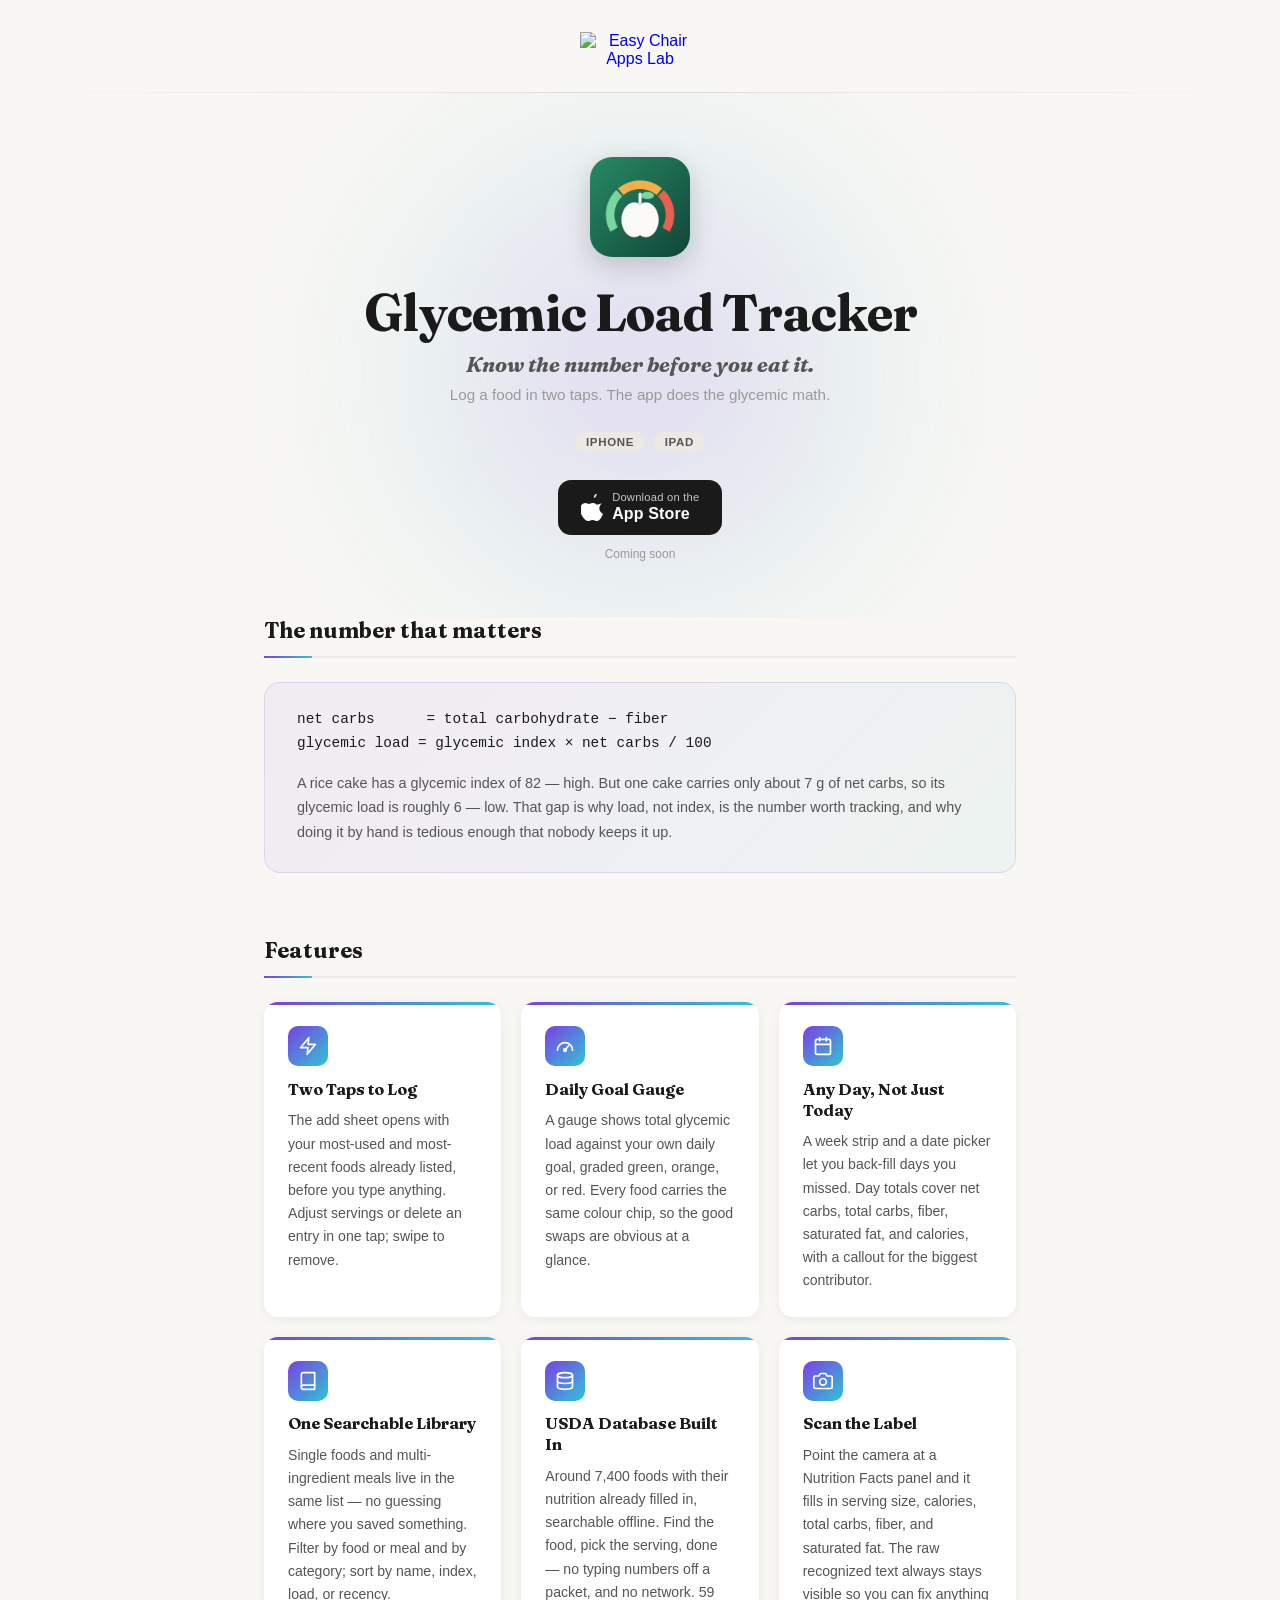
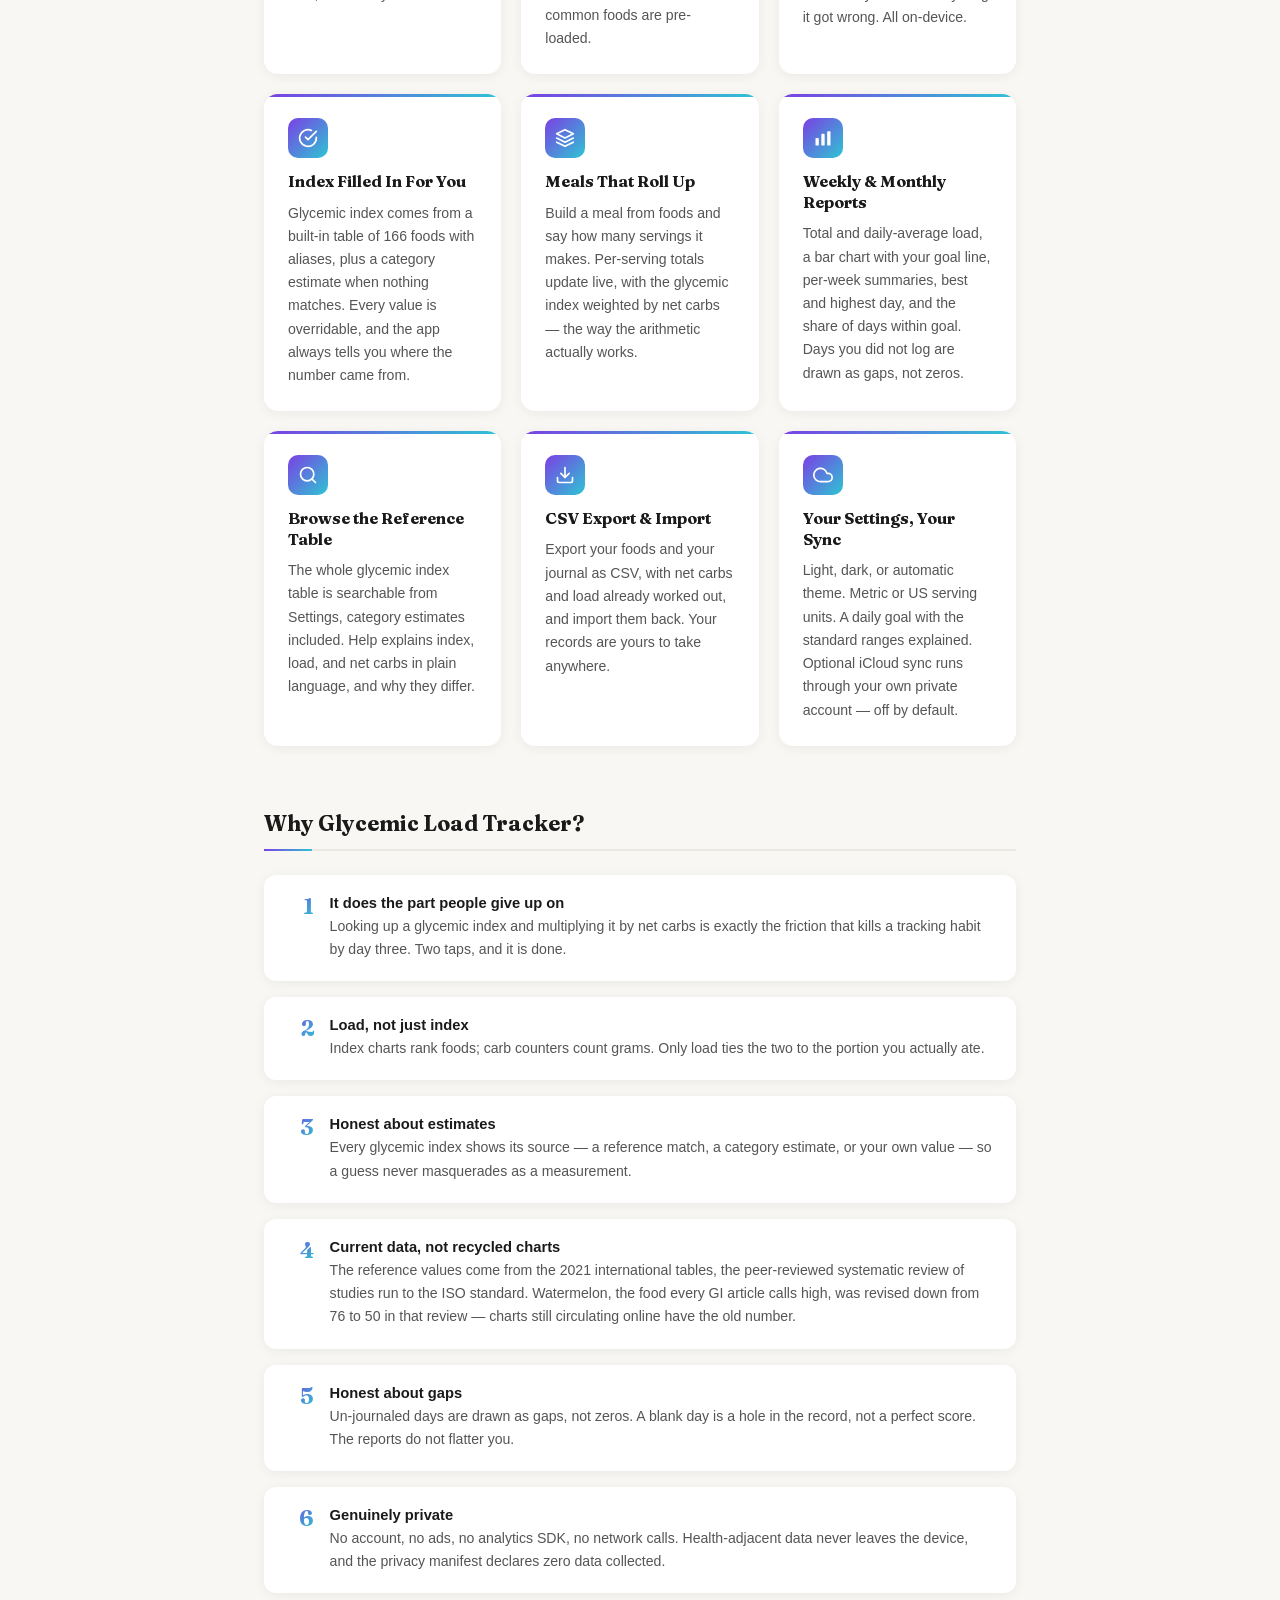
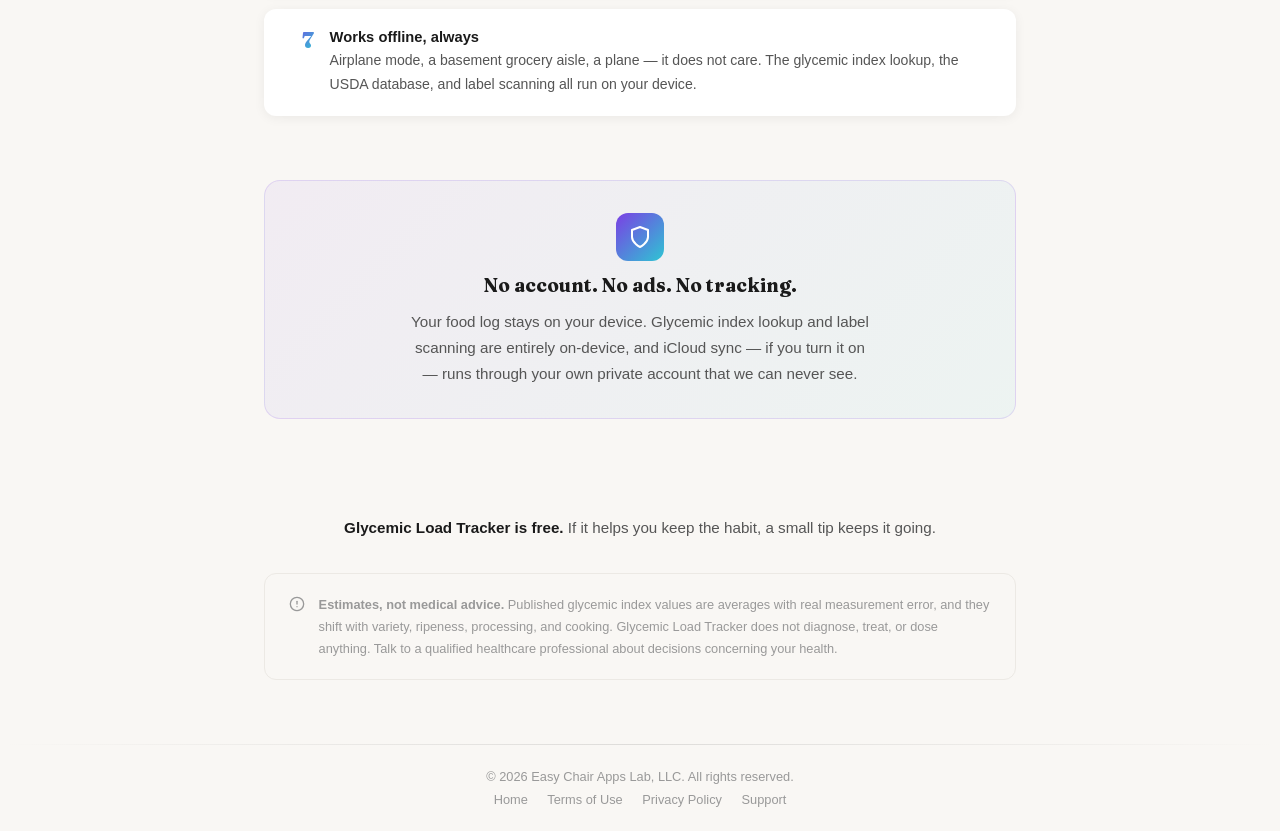
==== glycemicloadtracker.html @ a7921a6f "feat: add Glycemic Load Tracker app page and home-page card Scaffold the marketing page from the app" ====
<!DOCTYPE html>
<html lang="en">
<head>
  <meta charset="UTF-8" />
  <meta name="viewport" content="width=device-width, initial-scale=1.0" />
  <meta name="description" content="Glycemic Load Tracker — Know the number before you eat it. Log a food in two taps and the app does the glycemic math: built-in glycemic index table, label scanning, daily goal gauge, and weekly reports. iPhone &amp; iPad." />
  <title>Glycemic Load Tracker | Easy Chair Apps Lab</title>
  <link rel="stylesheet" href="styles.css?v=2" />
  <style>
    /* =====================================================
       GLYCEMIC LOAD TRACKER PAGE
       ===================================================== */

    .glt-main {
      flex: 1;
      display: flex;
      flex-direction: column;
      align-items: center;
    }

    /* Hero */
    .glt-hero {
      width: 100%;
      text-align: center;
      padding: 4rem 1.5rem 3.5rem;
      position: relative;
      overflow: hidden;
      display: flex;
      flex-direction: column;
      align-items: center;
    }

    .glt-hero::before {
      content: '';
      position: absolute;
      top: -80px;
      left: 50%;
      transform: translateX(-50%);
      width: 720px;
      height: 720px;
      background: radial-gradient(
        circle,
        rgba(123, 63, 228, 0.18) 0%,
        rgba(46, 197, 211, 0.08) 45%,
        transparent 70%
      );
      filter: blur(70px);
      z-index: 0;
      pointer-events: none;
    }

    .glt-hero > * { position: relative; z-index: 1; }

    .glt-app-icon {
      width: 100px;
      height: 100px;
      border-radius: 22px;
      overflow: hidden;
      box-shadow: 0 8px 28px rgba(0, 0, 0, 0.18);
      margin-bottom: 1.5rem;
      animation: fadeUp 0.5s ease-out both;
      animation-delay: 0.1s;
    }

    .glt-app-icon img {
      width: 100%;
      height: 100%;
      object-fit: cover;
      display: block;
    }

    .glt-title {
      font-family: var(--serif);
      font-size: clamp(2.4rem, 6vw, 3.2rem);
      font-weight: 700;
      letter-spacing: -1px;
      color: var(--ink);
      margin-bottom: 0.5rem;
      animation: fadeUp 0.5s ease-out both;
      animation-delay: 0.2s;
    }

    .glt-tagline {
      font-family: var(--serif);
      font-style: italic;
      font-size: clamp(1.1rem, 2.5vw, 1.3rem);
      color: var(--ink-soft);
      margin-bottom: 0.4rem;
      animation: fadeUp 0.5s ease-out both;
      animation-delay: 0.3s;
    }

    .glt-sub-tagline {
      font-size: 0.95rem;
      color: var(--muted);
      max-width: 420px;
      line-height: 1.6;
      margin-bottom: 1.5rem;
      animation: fadeUp 0.5s ease-out both;
      animation-delay: 0.4s;
    }

    .glt-platform-badges {
      display: flex;
      gap: 0.5rem;
      justify-content: center;
      flex-wrap: wrap;
      margin-bottom: 1.75rem;
      animation: fadeUp 0.5s ease-out both;
      animation-delay: 0.45s;
    }

    .glt-platform-badge {
      font-size: 0.72rem;
      font-weight: 600;
      letter-spacing: 0.06em;
      text-transform: uppercase;
      color: var(--ink-soft);
      background: var(--border);
      border-radius: 100px;
      padding: 0.25rem 0.7rem;
    }

    .glt-store-btn {
      display: inline-flex;
      align-items: center;
      gap: 0.6rem;
      background: var(--ink);
      color: #fff;
      text-decoration: none;
      border-radius: 13px;
      padding: 0.7rem 1.4rem;
      font-size: 0.85rem;
      font-weight: 500;
      letter-spacing: 0.01em;
      transition: opacity 200ms ease, transform 200ms ease;
      animation: fadeUp 0.5s ease-out both;
      animation-delay: 0.5s;
    }

    .glt-store-btn:hover {
      opacity: 0.8;
      transform: translateY(-1px);
    }

    .glt-store-btn svg {
      flex-shrink: 0;
    }

    .glt-store-btn-text {
      display: flex;
      flex-direction: column;
      text-align: left;
      line-height: 1.2;
    }

    .glt-store-btn-text small {
      font-size: 0.7rem;
      font-weight: 400;
      opacity: 0.75;
      letter-spacing: 0.02em;
    }

    .glt-store-btn-text strong {
      font-size: 1rem;
      font-weight: 600;
    }

    .glt-coming-soon-note {
      font-size: 0.75rem;
      color: var(--muted);
      margin-top: 0.75rem;
      animation: fadeUp 0.5s ease-out both;
      animation-delay: 0.6s;
    }

    /* Sections */
    .glt-section {
      width: 100%;
      max-width: 800px;
      padding: 0 1.5rem 4rem;
    }

    .glt-section-title {
      font-family: var(--serif);
      font-size: 1.35rem;
      font-weight: 700;
      color: var(--ink);
      margin-bottom: 1.5rem;
      padding-bottom: 0.75rem;
      border-bottom: 2px solid var(--border);
      position: relative;
    }

    .glt-section-title::after {
      content: '';
      position: absolute;
      bottom: -2px;
      left: 0;
      width: 48px;
      height: 2px;
      background: var(--grad);
    }

    /* The formula */
    .glt-formula-box {
      background: linear-gradient(135deg, rgba(123, 63, 228, 0.06) 0%, rgba(46, 197, 211, 0.06) 100%);
      border: 1px solid rgba(123, 63, 228, 0.15);
      border-radius: 16px;
      padding: 1.75rem 2rem;
      display: flex;
      flex-direction: column;
      gap: 1.25rem;
    }

    .glt-formula-lines {
      display: flex;
      flex-direction: column;
      gap: 0.5rem;
      font-family: ui-monospace, SFMono-Regular, Menlo, Consolas, monospace;
      font-size: 0.9rem;
      color: var(--ink);
      overflow-x: auto;
    }

    .glt-formula-lines span {
      white-space: nowrap;
    }

    .glt-formula-box p {
      font-size: 0.9rem;
      color: var(--ink-soft);
      line-height: 1.7;
    }

    /* Feature cards */
    .glt-features {
      display: grid;
      grid-template-columns: repeat(3, 1fr);
      gap: 1.25rem;
    }

    .glt-feature-card {
      background: #fff;
      border-radius: 14px;
      padding: 1.5rem;
      box-shadow: var(--shadow-soft);
      display: flex;
      flex-direction: column;
      gap: 0.6rem;
      position: relative;
      overflow: hidden;
      transition: transform 200ms ease, box-shadow 200ms ease;
    }

    .glt-feature-card::before {
      content: '';
      position: absolute;
      top: 0;
      left: 0;
      right: 0;
      height: 3px;
      background: var(--grad);
    }

    .glt-feature-card:hover {
      transform: translateY(-3px);
      box-shadow: var(--shadow-violet);
    }

    .glt-feature-icon {
      width: 40px;
      height: 40px;
      border-radius: 10px;
      background: var(--grad);
      display: flex;
      align-items: center;
      justify-content: center;
      flex-shrink: 0;
      margin-bottom: 0.2rem;
    }

    .glt-feature-icon svg {
      color: #fff;
    }

    .glt-feature-card h3 {
      font-family: var(--serif);
      font-size: 1rem;
      font-weight: 700;
      color: var(--ink);
      line-height: 1.3;
    }

    .glt-feature-card p {
      font-size: 0.88rem;
      color: var(--ink-soft);
      line-height: 1.65;
      flex: 1;
    }

    /* Why section */
    .glt-why-list {
      display: flex;
      flex-direction: column;
      gap: 1rem;
    }

    .glt-why-item {
      background: #fff;
      border-radius: 12px;
      padding: 1.25rem 1.5rem;
      box-shadow: var(--shadow-soft);
      display: flex;
      gap: 1rem;
      align-items: flex-start;
      transition: box-shadow 200ms ease;
    }

    .glt-why-item:hover {
      box-shadow: var(--shadow-violet);
    }

    .glt-why-num {
      font-family: var(--serif);
      font-size: 1.4rem;
      font-weight: 700;
      background: var(--grad);
      -webkit-background-clip: text;
      -webkit-text-fill-color: transparent;
      background-clip: text;
      line-height: 1;
      flex-shrink: 0;
      width: 1.6rem;
      text-align: right;
    }

    .glt-why-item h3 {
      font-size: 0.92rem;
      font-weight: 700;
      color: var(--ink);
      margin-bottom: 0.25rem;
    }

    .glt-why-item p {
      font-size: 0.88rem;
      color: var(--ink-soft);
      line-height: 1.65;
    }

    /* Privacy callout */
    .glt-privacy {
      background: linear-gradient(135deg, rgba(123, 63, 228, 0.06) 0%, rgba(46, 197, 211, 0.06) 100%);
      border: 1px solid rgba(123, 63, 228, 0.15);
      border-radius: 16px;
      padding: 2rem 2.25rem;
      text-align: center;
      display: flex;
      flex-direction: column;
      align-items: center;
      gap: 0.75rem;
    }

    .glt-privacy-icon {
      width: 48px;
      height: 48px;
      border-radius: 12px;
      background: var(--grad);
      display: flex;
      align-items: center;
      justify-content: center;
    }

    .glt-privacy h2 {
      font-family: var(--serif);
      font-size: 1.2rem;
      font-weight: 700;
      color: var(--ink);
    }

    .glt-privacy p {
      font-size: 0.95rem;
      color: var(--ink-soft);
      max-width: 460px;
      line-height: 1.7;
    }

    /* Tip jar */
    .glt-tip {
      text-align: center;
      padding: 2rem 1.5rem 1rem;
      font-size: 0.95rem;
      color: var(--ink-soft);
      line-height: 1.7;
    }

    .glt-tip strong {
      color: var(--ink);
    }

    /* Disclaimer */
    .glt-disclaimer {
      width: 100%;
      max-width: 800px;
      padding: 1rem 1.5rem 4rem;
    }

    .glt-disclaimer-box {
      border: 1px solid var(--border);
      border-radius: 12px;
      padding: 1.25rem 1.5rem;
      display: flex;
      gap: 0.85rem;
      align-items: flex-start;
    }

    .glt-disclaimer-box svg {
      flex-shrink: 0;
      margin-top: 2px;
      color: var(--muted);
    }

    .glt-disclaimer-box p {
      font-size: 0.8rem;
      color: var(--muted);
      line-height: 1.7;
    }

    /* Responsive */
    @media (max-width: 720px) {
      .glt-features {
        grid-template-columns: repeat(2, 1fr);
      }
    }

    @media (max-width: 480px) {
      .glt-features {
        grid-template-columns: 1fr;
      }

      .glt-privacy,
      .glt-formula-box {
        padding: 1.5rem;
      }
    }
  </style>
</head>
<body>

  <header class="legal-header">
    <a href="index.html">
      <img src="logo.png" alt="Easy Chair Apps Lab" />
    </a>
  </header>

  <main class="glt-main">

    <!-- Hero -->
    <section class="glt-hero">
      <div class="glt-app-icon">
        <img src="glycemicloadtracker/icon.png" alt="Glycemic Load Tracker app icon" />
      </div>
      <h1 class="glt-title">Glycemic Load Tracker</h1>
      <p class="glt-tagline">Know the number before you eat it.</p>
      <p class="glt-sub-tagline">Log a food in two taps. The app does the glycemic math.</p>
      <div class="glt-platform-badges">
        <span class="glt-platform-badge">iPhone</span>
        <span class="glt-platform-badge">iPad</span>
      </div>
      <a href="#" class="glt-store-btn" aria-label="Download on the App Store">
        <!-- Apple logo -->
        <svg width="22" height="27" viewBox="0 0 814 1000" fill="white" xmlns="http://www.w3.org/2000/svg" aria-hidden="true">
          <path d="M788.1 340.9c-5.8 4.5-108.2 62.2-108.2 190.5 0 148.4 130.3 200.9 134.2 202.2-.6 3.2-20.7 71.9-68.7 141.9-42.8 61.6-87.5 123.1-155.5 123.1s-85.5-39.5-164-39.5c-76 0-103.7 40.8-165.9 40.8s-105-37.5-150.3-88.5l-10.2-12.8c-52.5-64.3-101.1-143.3-117.9-220.9-8.4-38.5-12.8-76.3-12.8-113.5 0-149.6 98.4-228.9 194.7-228.9 51.9 0 95.2 33.5 127.4 33.5 30.8 0 79.4-35.5 138.4-35.5 22.1 0 98.6 2 157.5 64.6zM547.3 79.6C571 50.6 588.5 10.1 588.5 0c0-2.5-.3-5.1-.6-7.7-.3-2.6 0 0 0 0-23.8 2.9-51.5 16.6-71.3 37.3C497.7 51.2 478 91.7 478 131.6c0 2.9.3 5.8.6 8.7 2.9.3 6.1.6 9.3.6 22.4 0 47.8-12.5 59.4-61.3z"/>
        </svg>
        <span class="glt-store-btn-text">
          <small>Download on the</small>
          <strong>App Store</strong>
        </span>
      </a>
      <p class="glt-coming-soon-note">Coming soon</p>
    </section>

    <!-- The formula -->
    <section class="glt-section">
      <h2 class="glt-section-title">The number that matters</h2>
      <div class="glt-formula-box">
        <div class="glt-formula-lines">
          <span>net carbs &nbsp;&nbsp;&nbsp;&nbsp; = total carbohydrate &minus; fiber</span>
          <span>glycemic load = glycemic index &times; net carbs / 100</span>
        </div>
        <p>A rice cake has a glycemic index of 82 &mdash; high. But one cake carries only about 7&nbsp;g of
           net carbs, so its glycemic load is roughly 6 &mdash; low. That gap is why load, not index, is
           the number worth tracking, and why doing it by hand is tedious enough that nobody keeps it up.</p>
      </div>
    </section>

    <!-- Features -->
    <section class="glt-section">
      <h2 class="glt-section-title">Features</h2>
      <div class="glt-features">

        <div class="glt-feature-card">
          <div class="glt-feature-icon">
            <!-- Zap icon -->
            <svg width="20" height="20" viewBox="0 0 24 24" fill="none" stroke="white" stroke-width="2" stroke-linecap="round" stroke-linejoin="round" aria-hidden="true">
              <polygon points="13 2 3 14 12 14 11 22 21 10 12 10 13 2"/>
            </svg>
          </div>
          <h3>Two Taps to Log</h3>
          <p>The add sheet opens with your most-used and most-recent foods already listed, before you type anything. Adjust servings or delete an entry in one tap; swipe to remove.</p>
        </div>

        <div class="glt-feature-card">
          <div class="glt-feature-icon">
            <!-- Gauge icon -->
            <svg width="20" height="20" viewBox="0 0 24 24" fill="none" stroke="white" stroke-width="2" stroke-linecap="round" stroke-linejoin="round" aria-hidden="true">
              <path d="M3 17a9 9 0 1 1 18 0"/><path d="M12 17l4-5"/><circle cx="12" cy="17" r="1.5"/>
            </svg>
          </div>
          <h3>Daily Goal Gauge</h3>
          <p>A gauge shows total glycemic load against your own daily goal, graded green, orange, or red. Every food carries the same colour chip, so the good swaps are obvious at a glance.</p>
        </div>

        <div class="glt-feature-card">
          <div class="glt-feature-icon">
            <!-- Calendar icon -->
            <svg width="20" height="20" viewBox="0 0 24 24" fill="none" stroke="white" stroke-width="2" stroke-linecap="round" stroke-linejoin="round" aria-hidden="true">
              <rect x="3" y="4" width="18" height="18" rx="2"/><line x1="16" y1="2" x2="16" y2="6"/><line x1="8" y1="2" x2="8" y2="6"/><line x1="3" y1="10" x2="21" y2="10"/>
            </svg>
          </div>
          <h3>Any Day, Not Just Today</h3>
          <p>A week strip and a date picker let you back-fill days you missed. Day totals cover net carbs, total carbs, fiber, saturated fat, and calories, with a callout for the biggest contributor.</p>
        </div>

        <div class="glt-feature-card">
          <div class="glt-feature-icon">
            <!-- Book icon -->
            <svg width="20" height="20" viewBox="0 0 24 24" fill="none" stroke="white" stroke-width="2" stroke-linecap="round" stroke-linejoin="round" aria-hidden="true">
              <path d="M4 19.5A2.5 2.5 0 0 1 6.5 17H20"/><path d="M6.5 2H20v20H6.5A2.5 2.5 0 0 1 4 19.5v-15A2.5 2.5 0 0 1 6.5 2z"/>
            </svg>
          </div>
          <h3>One Searchable Library</h3>
          <p>Single foods and multi-ingredient meals live in the same list &mdash; no guessing where you saved something. Filter by food or meal and by category; sort by name, index, load, or recency.</p>
        </div>

        <div class="glt-feature-card">
          <div class="glt-feature-icon">
            <!-- Database icon -->
            <svg width="20" height="20" viewBox="0 0 24 24" fill="none" stroke="white" stroke-width="2" stroke-linecap="round" stroke-linejoin="round" aria-hidden="true">
              <ellipse cx="12" cy="5" rx="9" ry="3"/><path d="M3 5v14c0 1.7 4 3 9 3s9-1.3 9-3V5"/><path d="M3 12c0 1.7 4 3 9 3s9-1.3 9-3"/>
            </svg>
          </div>
          <h3>USDA Database Built In</h3>
          <p>Around 7,400 foods with their nutrition already filled in, searchable offline. Find the food, pick the serving, done &mdash; no typing numbers off a packet, and no network. 59 common foods are pre-loaded.</p>
        </div>

        <div class="glt-feature-card">
          <div class="glt-feature-icon">
            <!-- Camera icon -->
            <svg width="20" height="20" viewBox="0 0 24 24" fill="none" stroke="white" stroke-width="2" stroke-linecap="round" stroke-linejoin="round" aria-hidden="true">
              <path d="M23 19a2 2 0 0 1-2 2H3a2 2 0 0 1-2-2V8a2 2 0 0 1 2-2h4l2-3h6l2 3h4a2 2 0 0 1 2 2z"/><circle cx="12" cy="13" r="4"/>
            </svg>
          </div>
          <h3>Scan the Label</h3>
          <p>Point the camera at a Nutrition Facts panel and it fills in serving size, calories, total carbs, fiber, and saturated fat. The raw recognized text always stays visible so you can fix anything it got wrong. All on-device.</p>
        </div>

        <div class="glt-feature-card">
          <div class="glt-feature-icon">
            <!-- Check circle icon -->
            <svg width="20" height="20" viewBox="0 0 24 24" fill="none" stroke="white" stroke-width="2" stroke-linecap="round" stroke-linejoin="round" aria-hidden="true">
              <path d="M22 11.1V12a10 10 0 1 1-5.9-9.1"/><polyline points="22 4 12 14.01 9 11.01"/>
            </svg>
          </div>
          <h3>Index Filled In For You</h3>
          <p>Glycemic index comes from a built-in table of 166 foods with aliases, plus a category estimate when nothing matches. Every value is overridable, and the app always tells you where the number came from.</p>
        </div>

        <div class="glt-feature-card">
          <div class="glt-feature-icon">
            <!-- Layers icon -->
            <svg width="20" height="20" viewBox="0 0 24 24" fill="none" stroke="white" stroke-width="2" stroke-linecap="round" stroke-linejoin="round" aria-hidden="true">
              <polygon points="12 2 2 7 12 12 22 7 12 2"/><polyline points="2 17 12 22 22 17"/><polyline points="2 12 12 17 22 12"/>
            </svg>
          </div>
          <h3>Meals That Roll Up</h3>
          <p>Build a meal from foods and say how many servings it makes. Per-serving totals update live, with the glycemic index weighted by net carbs &mdash; the way the arithmetic actually works.</p>
        </div>

        <div class="glt-feature-card">
          <div class="glt-feature-icon">
            <!-- Bar chart icon -->
            <svg width="20" height="20" viewBox="0 0 24 24" fill="white" aria-hidden="true">
              <rect x="3" y="12" width="4" height="9" rx="1"/><rect x="10" y="7" width="4" height="14" rx="1"/><rect x="17" y="4" width="4" height="17" rx="1"/>
            </svg>
          </div>
          <h3>Weekly &amp; Monthly Reports</h3>
          <p>Total and daily-average load, a bar chart with your goal line, per-week summaries, best and highest day, and the share of days within goal. Days you did not log are drawn as gaps, not zeros.</p>
        </div>

        <div class="glt-feature-card">
          <div class="glt-feature-icon">
            <!-- Search icon -->
            <svg width="20" height="20" viewBox="0 0 24 24" fill="none" stroke="white" stroke-width="2" stroke-linecap="round" stroke-linejoin="round" aria-hidden="true">
              <circle cx="11" cy="11" r="8"/><path d="m21 21-4.35-4.35"/>
            </svg>
          </div>
          <h3>Browse the Reference Table</h3>
          <p>The whole glycemic index table is searchable from Settings, category estimates included. Help explains index, load, and net carbs in plain language, and why they differ.</p>
        </div>

        <div class="glt-feature-card">
          <div class="glt-feature-icon">
            <!-- Download icon -->
            <svg width="20" height="20" viewBox="0 0 24 24" fill="none" stroke="white" stroke-width="2" stroke-linecap="round" stroke-linejoin="round" aria-hidden="true">
              <path d="M21 15v4a2 2 0 0 1-2 2H5a2 2 0 0 1-2-2v-4"/><polyline points="7 10 12 15 17 10"/><line x1="12" y1="15" x2="12" y2="3"/>
            </svg>
          </div>
          <h3>CSV Export &amp; Import</h3>
          <p>Export your foods and your journal as CSV, with net carbs and load already worked out, and import them back. Your records are yours to take anywhere.</p>
        </div>

        <div class="glt-feature-card">
          <div class="glt-feature-icon">
            <!-- Cloud icon -->
            <svg width="20" height="20" viewBox="0 0 24 24" fill="none" stroke="white" stroke-width="2" stroke-linecap="round" stroke-linejoin="round" aria-hidden="true">
              <path d="M18 10h-1.26A8 8 0 1 0 9 20h9a5 5 0 0 0 0-10z"/>
            </svg>
          </div>
          <h3>Your Settings, Your Sync</h3>
          <p>Light, dark, or automatic theme. Metric or US serving units. A daily goal with the standard ranges explained. Optional iCloud sync runs through your own private account &mdash; off by default.</p>
        </div>

      </div>
    </section>

    <!-- Why Glycemic Load Tracker -->
    <section class="glt-section">
      <h2 class="glt-section-title">Why Glycemic Load Tracker?</h2>
      <div class="glt-why-list">

        <div class="glt-why-item">
          <span class="glt-why-num">1</span>
          <div>
            <h3>It does the part people give up on</h3>
            <p>Looking up a glycemic index and multiplying it by net carbs is exactly the friction that kills a tracking habit by day three. Two taps, and it is done.</p>
          </div>
        </div>

        <div class="glt-why-item">
          <span class="glt-why-num">2</span>
          <div>
            <h3>Load, not just index</h3>
            <p>Index charts rank foods; carb counters count grams. Only load ties the two to the portion you actually ate.</p>
          </div>
        </div>

        <div class="glt-why-item">
          <span class="glt-why-num">3</span>
          <div>
            <h3>Honest about estimates</h3>
            <p>Every glycemic index shows its source &mdash; a reference match, a category estimate, or your own value &mdash; so a guess never masquerades as a measurement.</p>
          </div>
        </div>

        <div class="glt-why-item">
          <span class="glt-why-num">4</span>
          <div>
            <h3>Current data, not recycled charts</h3>
            <p>The reference values come from the 2021 international tables, the peer-reviewed systematic review of studies run to the ISO standard. Watermelon, the food every GI article calls high, was revised down from 76 to 50 in that review &mdash; charts still circulating online have the old number.</p>
          </div>
        </div>

        <div class="glt-why-item">
          <span class="glt-why-num">5</span>
          <div>
            <h3>Honest about gaps</h3>
            <p>Un-journaled days are drawn as gaps, not zeros. A blank day is a hole in the record, not a perfect score. The reports do not flatter you.</p>
          </div>
        </div>

        <div class="glt-why-item">
          <span class="glt-why-num">6</span>
          <div>
            <h3>Genuinely private</h3>
            <p>No account, no ads, no analytics SDK, no network calls. Health-adjacent data never leaves the device, and the privacy manifest declares zero data collected.</p>
          </div>
        </div>

        <div class="glt-why-item">
          <span class="glt-why-num">7</span>
          <div>
            <h3>Works offline, always</h3>
            <p>Airplane mode, a basement grocery aisle, a plane &mdash; it does not care. The glycemic index lookup, the USDA database, and label scanning all run on your device.</p>
          </div>
        </div>

      </div>
    </section>

    <!-- Privacy callout -->
    <section class="glt-section">
      <div class="glt-privacy">
        <div class="glt-privacy-icon">
          <svg width="24" height="24" viewBox="0 0 24 24" fill="none" stroke="white" stroke-width="2" stroke-linecap="round" stroke-linejoin="round" aria-hidden="true">
            <path d="M12 22s8-4 8-10V5l-8-3-8 3v7c0 6 8 10 8 10z"/>
          </svg>
        </div>
        <h2>No account. No ads. No tracking.</h2>
        <p>Your food log stays on your device. Glycemic index lookup and label scanning are entirely on-device, and iCloud sync &mdash; if you turn it on &mdash; runs through your own private account that we can never see.</p>
      </div>
    </section>

    <!-- Tip jar -->
    <div class="glt-tip">
      <strong>Glycemic Load Tracker is free.</strong> If it helps you keep the habit, a small tip keeps it going.
    </div>

    <!-- Disclaimer -->
    <div class="glt-disclaimer">
      <div class="glt-disclaimer-box">
        <svg width="16" height="16" viewBox="0 0 24 24" fill="none" stroke="currentColor" stroke-width="2" stroke-linecap="round" stroke-linejoin="round" aria-hidden="true">
          <circle cx="12" cy="12" r="10"/><line x1="12" y1="8" x2="12" y2="12"/><line x1="12" y1="16" x2="12.01" y2="16"/>
        </svg>
        <p><strong>Estimates, not medical advice.</strong> Published glycemic index values are averages with real measurement error, and they shift with variety, ripeness, processing, and cooking. Glycemic Load Tracker does not diagnose, treat, or dose anything. Talk to a qualified healthcare professional about decisions concerning your health.</p>
      </div>
    </div>

  </main>

  <footer>
    <p>&copy; 2026 Easy Chair Apps Lab, LLC. All rights reserved.</p>
    <p style="margin-top:0.5rem;">
      <a href="index.html">Home</a>
      <a href="terms.html">Terms of Use</a>
      <a href="privacy.html">Privacy Policy</a>
      <a href="support.html">Support</a>
    </p>
  </footer>

</body>
</html>
---- styles.css ----
/* =====================================================
   FONTS
   ===================================================== */
@font-face {
  font-family: 'Fraunces';
  font-weight: 400 700;
  font-style: normal;
  font-display: swap;
  src: url('fonts/fraunces-latin.woff2') format('woff2');
  unicode-range: U+0000-00FF, U+0131, U+0152-0153, U+02BB-02BC, U+02C6, U+02DA,
    U+02DC, U+0304, U+0308, U+0329, U+2000-206F, U+20AC, U+2122, U+2191,
    U+2193, U+2212, U+2215, U+FEFF, U+FFFD;
}

@font-face {
  font-family: 'Fraunces';
  font-weight: 700;
  font-style: italic;
  font-display: swap;
  src: url('fonts/fraunces-italic-700-latin.woff2') format('woff2');
  unicode-range: U+0000-00FF, U+0131, U+0152-0153, U+02BB-02BC, U+02C6, U+02DA,
    U+02DC, U+0304, U+0308, U+0329, U+2000-206F, U+20AC, U+2122, U+2191,
    U+2193, U+2212, U+2215, U+FEFF, U+FFFD;
}

/* =====================================================
   TOKENS
   ===================================================== */
:root {
  --bg: #f9f7f4;
  --ink: #1a1a1a;
  --ink-soft: #555;
  --muted: #999;
  --border: #ece9e4;
  --gold: #c8a96e;
  --violet: #7b3fe4;
  --cyan: #2ec5d3;
  --grad: linear-gradient(135deg, var(--violet) 0%, var(--cyan) 100%);
  --shadow-soft: 0 2px 12px rgba(0, 0, 0, 0.06);
  --shadow-violet: 0 8px 32px rgba(123, 63, 228, 0.12);
  --serif: 'Fraunces', Georgia, serif;
  --sans: -apple-system, BlinkMacSystemFont, "Segoe UI", Roboto, Helvetica,
    Arial, sans-serif;
}

/* =====================================================
   RESET & BASE
   ===================================================== */
*, *::before, *::after {
  box-sizing: border-box;
  margin: 0;
  padding: 0;
}

body {
  font-family: var(--sans);
  background-color: var(--bg);
  color: var(--ink);
  min-height: 100vh;
  display: flex;
  flex-direction: column;
}

/* =====================================================
   HEADER — home page
   ===================================================== */
.home-header {
  padding: 3rem 1.5rem 2rem;
  text-align: center;
}

.home-header img {
  max-width: 220px;
  width: 100%;
  height: auto;
  animation: fadeUp 0.6s ease-out both;
  animation-delay: 0.1s;
}

/* =====================================================
   HEADER — legal pages
   ===================================================== */
.legal-header {
  padding: 2rem 1.5rem 1.5rem;
  text-align: center;
  border-bottom: 1px solid transparent;
  border-image: linear-gradient(to right, transparent, rgba(26, 26, 26, 0.12) 50%, transparent) 1;
}

.legal-header a {
  text-decoration: none;
  display: inline-block;
}

.legal-header img {
  max-width: 120px;
  width: 100%;
  height: auto;
  transition: transform 200ms ease;
}

.legal-header a:hover img {
  transform: scale(1.02);
}

/* =====================================================
   MAIN — home page
   ===================================================== */
.home-main {
  flex: 1;
  display: flex;
  flex-direction: column;
  align-items: center;
  text-align: center;
  padding: 1rem 1.5rem 5rem;
  position: relative;
  overflow: hidden;
}

.home-main::before {
  content: '';
  position: absolute;
  top: -80px;
  left: 50%;
  transform: translateX(-50%);
  width: 720px;
  height: 720px;
  background: radial-gradient(
    circle,
    rgba(123, 63, 228, 0.22) 0%,
    rgba(46, 197, 211, 0.12) 45%,
    transparent 70%
  );
  filter: blur(70px);
  z-index: 0;
  pointer-events: none;
}

/* =====================================================
   HERO
   ===================================================== */
.hero {
  position: relative;
  z-index: 1;
  display: flex;
  flex-direction: column;
  align-items: center;
}

.hero h1 {
  font-family: var(--serif);
  font-size: clamp(2.2rem, 5vw, 3.4rem);
  font-weight: 700;
  letter-spacing: -1px;
  color: var(--ink);
  line-height: 1.15;
  animation: fadeUp 0.6s ease-out both;
  animation-delay: 0.25s;
}

.brand-gradient {
  background: var(--grad);
  -webkit-background-clip: text;
  -webkit-text-fill-color: transparent;
  background-clip: text;
}

.divider {
  width: 80px;
  height: 4px;
  background: var(--grad);
  border-radius: 2px;
  margin: 1.5rem auto;
  transform-origin: left center;
  animation: dividerIn 0.6s ease-out both;
  animation-delay: 0.45s;
}

.tagline {
  font-family: var(--serif);
  font-style: italic;
  font-size: clamp(1rem, 2.5vw, 1.2rem);
  color: var(--ink-soft);
  max-width: 460px;
  line-height: 1.65;
  animation: fadeUp 0.6s ease-out both;
  animation-delay: 0.6s;
}

/* =====================================================
   WHAT'S NEW
   ===================================================== */
.whats-new {
  position: relative;
  z-index: 1;
  width: 100%;
  max-width: 780px;
  margin-top: 2.5rem;
}

.whats-new-list {
  list-style: none;
  display: flex;
  flex-direction: column;
  gap: 0.6rem;
}

.update-link {
  display: flex;
  align-items: center;
  gap: 0.7rem;
  background: #fff;
  border-radius: 100px;
  padding: 0.6rem 1rem 0.6rem 0.6rem;
  box-shadow: var(--shadow-soft);
  text-decoration: none;
  transition: transform 200ms ease, box-shadow 200ms ease;
}

.update-link:hover {
  transform: translateY(-2px);
  box-shadow: var(--shadow-violet);
}

.update-badge {
  flex-shrink: 0;
  font-size: 0.7rem;
  font-weight: 700;
  text-transform: uppercase;
  letter-spacing: 0.07em;
  color: #fff;
  background: var(--grad);
  border-radius: 100px;
  padding: 0.25rem 0.7rem;
}

.update-text {
  font-size: 0.9rem;
  color: var(--ink-soft);
  line-height: 1.5;
}

.update-text strong {
  color: var(--ink);
}

/* =====================================================
   APPS SHOWCASE
   ===================================================== */
.apps {
  position: relative;
  z-index: 1;
  width: 100%;
  max-width: 780px;
  margin-top: 4.5rem;
  text-align: left;
}

.apps > h2 {
  font-family: var(--serif);
  font-size: 1.35rem;
  font-weight: 700;
  color: var(--ink);
  margin-bottom: 1.5rem;
  padding-bottom: 0.75rem;
  border-bottom: 2px solid var(--border);
  position: relative;
}

.apps > h2::after {
  content: '';
  position: absolute;
  bottom: -2px;
  left: 0;
  width: 48px;
  height: 2px;
  background: var(--grad);
}

.app-grid {
  display: grid;
  grid-template-columns: repeat(auto-fit, minmax(280px, 1fr));
  gap: 1.5rem;
}

.app-card {
  background: #fff;
  border-radius: 14px;
  padding: 1.75rem;
  box-shadow: var(--shadow-soft);
  display: flex;
  flex-direction: column;
  gap: 0.5rem;
  transition: transform 200ms ease, box-shadow 200ms ease;
  position: relative;
  overflow: hidden;
}

.app-card::before {
  content: '';
  position: absolute;
  top: 0;
  left: 0;
  right: 0;
  height: 3px;
  background: var(--grad);
}

.app-card:hover {
  transform: translateY(-4px);
  box-shadow: var(--shadow-violet);
}

.app-icon {
  width: 72px;
  height: 72px;
  border-radius: 16px;
  background: var(--grad);
  margin-bottom: 0.4rem;
  flex-shrink: 0;
}

.app-card h3 {
  font-family: var(--serif);
  font-size: 1.1rem;
  font-weight: 700;
  color: var(--ink);
  line-height: 1.3;
}

.app-card > p {
  font-size: 0.92rem;
  color: var(--ink-soft);
  line-height: 1.65;
  flex: 1;
  margin-bottom: 0.5rem;
}

.app-card-link {
  display: inline-flex;
  align-items: center;
  font-size: 0.82rem;
  font-weight: 600;
  letter-spacing: 0.04em;
  color: var(--violet);
  text-decoration: none;
  align-self: flex-start;
  margin-top: auto;
  padding: 0.3rem 0;
  position: relative;
}

.app-card-link::after {
  content: '';
  position: absolute;
  bottom: 0;
  left: 0;
  width: 0;
  height: 1.5px;
  background: var(--violet);
  transition: width 200ms ease;
}

.app-card-link:hover::after {
  width: 100%;
}

.app-coming-soon {
  display: inline-flex;
  align-items: center;
  font-size: 0.75rem;
  font-weight: 600;
  letter-spacing: 0.07em;
  text-transform: uppercase;
  color: var(--violet);
  background: rgba(123, 63, 228, 0.08);
  border-radius: 100px;
  padding: 0.3rem 0.8rem;
  align-self: flex-start;
  margin-top: auto;
}

/* =====================================================
   ABOUT CARD
   ===================================================== */
.about {
  position: relative;
  z-index: 1;
  margin-top: 4rem;
  max-width: 580px;
  width: 100%;
  text-align: left;
  background: #fff;
  border-radius: 12px;
  padding: 2rem 2.25rem;
  box-shadow: var(--shadow-soft);
  transition: box-shadow 200ms ease;
}

.about:hover {
  box-shadow: var(--shadow-violet);
}

.about h2 {
  font-family: var(--serif);
  font-size: 1.1rem;
  font-weight: 700;
  text-transform: uppercase;
  letter-spacing: 0.08em;
  color: var(--gold);
  margin-bottom: 1rem;
}

.about p {
  font-size: 1rem;
  color: #444;
  line-height: 1.75;
}

.about p + p {
  margin-top: 0.85rem;
}

/* =====================================================
   MAIN — legal pages
   ===================================================== */
.legal-main {
  flex: 1;
  max-width: 720px;
  margin: 0 auto;
  padding: 3rem 1.5rem 4rem;
  width: 100%;
}

.legal-main h1 {
  font-family: var(--serif);
  font-size: 1.8rem;
  font-weight: 700;
  color: var(--ink);
  margin-bottom: 0.4rem;
}

.effective {
  font-size: 0.85rem;
  color: var(--muted);
  margin-bottom: 2.5rem;
}

.legal-main h2 {
  font-size: 0.82rem;
  font-weight: 700;
  text-transform: uppercase;
  letter-spacing: 0.08em;
  color: var(--ink);
  margin-top: 2rem;
  margin-bottom: 0.75rem;
  padding-left: 0.85rem;
  border-left: 3px solid var(--violet);
}

.legal-main p {
  font-size: 1rem;
  line-height: 1.75;
  color: #444;
  margin-bottom: 0.85rem;
}

.legal-main ul {
  padding-left: 1.4rem;
  margin-bottom: 0.85rem;
}

.legal-main ul li {
  font-size: 1rem;
  line-height: 1.75;
  color: #444;
  margin-bottom: 0.3rem;
}

.legal-main a {
  color: var(--gold);
}

/* =====================================================
   FOOTER
   ===================================================== */
footer {
  text-align: center;
  padding: 1.5rem;
  font-size: 0.8rem;
  color: var(--muted);
  border-top: 1px solid transparent;
  border-image: linear-gradient(to right, transparent, rgba(26, 26, 26, 0.12) 50%, transparent) 1;
}

footer a {
  color: var(--muted);
  margin: 0 0.5rem;
  text-decoration: none;
  position: relative;
  padding-bottom: 2px;
}

footer a::after {
  content: '';
  position: absolute;
  bottom: 0;
  left: 0;
  width: 0;
  height: 1px;
  background: var(--gold);
  transition: width 200ms ease;
}

footer a:hover {
  color: var(--gold);
}

footer a:hover::after {
  width: 100%;
}

/* =====================================================
   ANIMATIONS
   ===================================================== */
@keyframes fadeUp {
  from {
    opacity: 0;
    transform: translateY(12px);
  }
  to {
    opacity: 1;
    transform: translateY(0);
  }
}

@keyframes dividerIn {
  from {
    transform: scaleX(0);
    opacity: 0;
  }
  to {
    transform: scaleX(1);
    opacity: 1;
  }
}

/* =====================================================
   RESPONSIVE
   ===================================================== */
@media (max-width: 600px) {
  .home-header img {
    max-width: 160px;
  }

  .app-grid {
    grid-template-columns: 1fr;
  }

  .about {
    padding: 1.5rem;
  }

  .legal-main h1 {
    font-size: 1.5rem;
  }
}

/* =====================================================
   REDUCED MOTION
   ===================================================== */
@media (prefers-reduced-motion: reduce) {
  *, *::before, *::after {
    animation-duration: 0ms !important;
    animation-iteration-count: 1 !important;
    transition-duration: 0ms !important;
  }
}
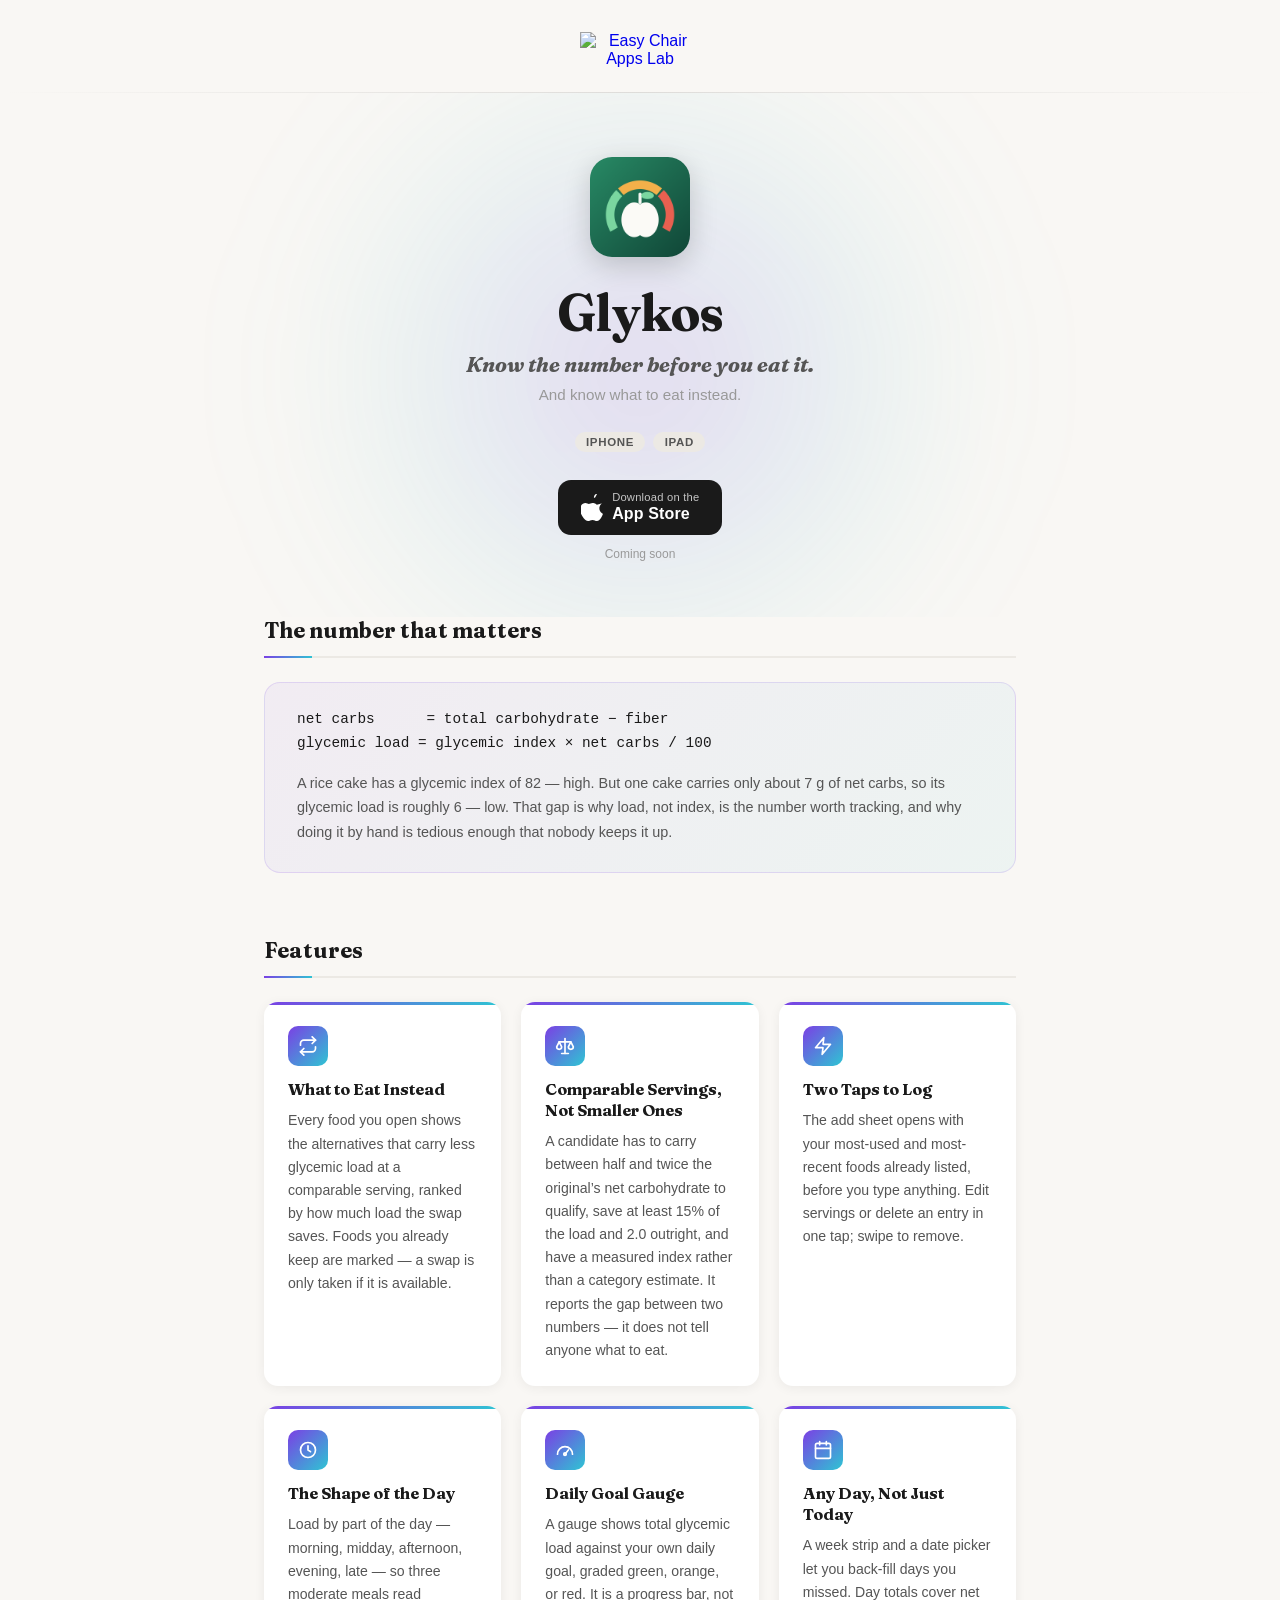
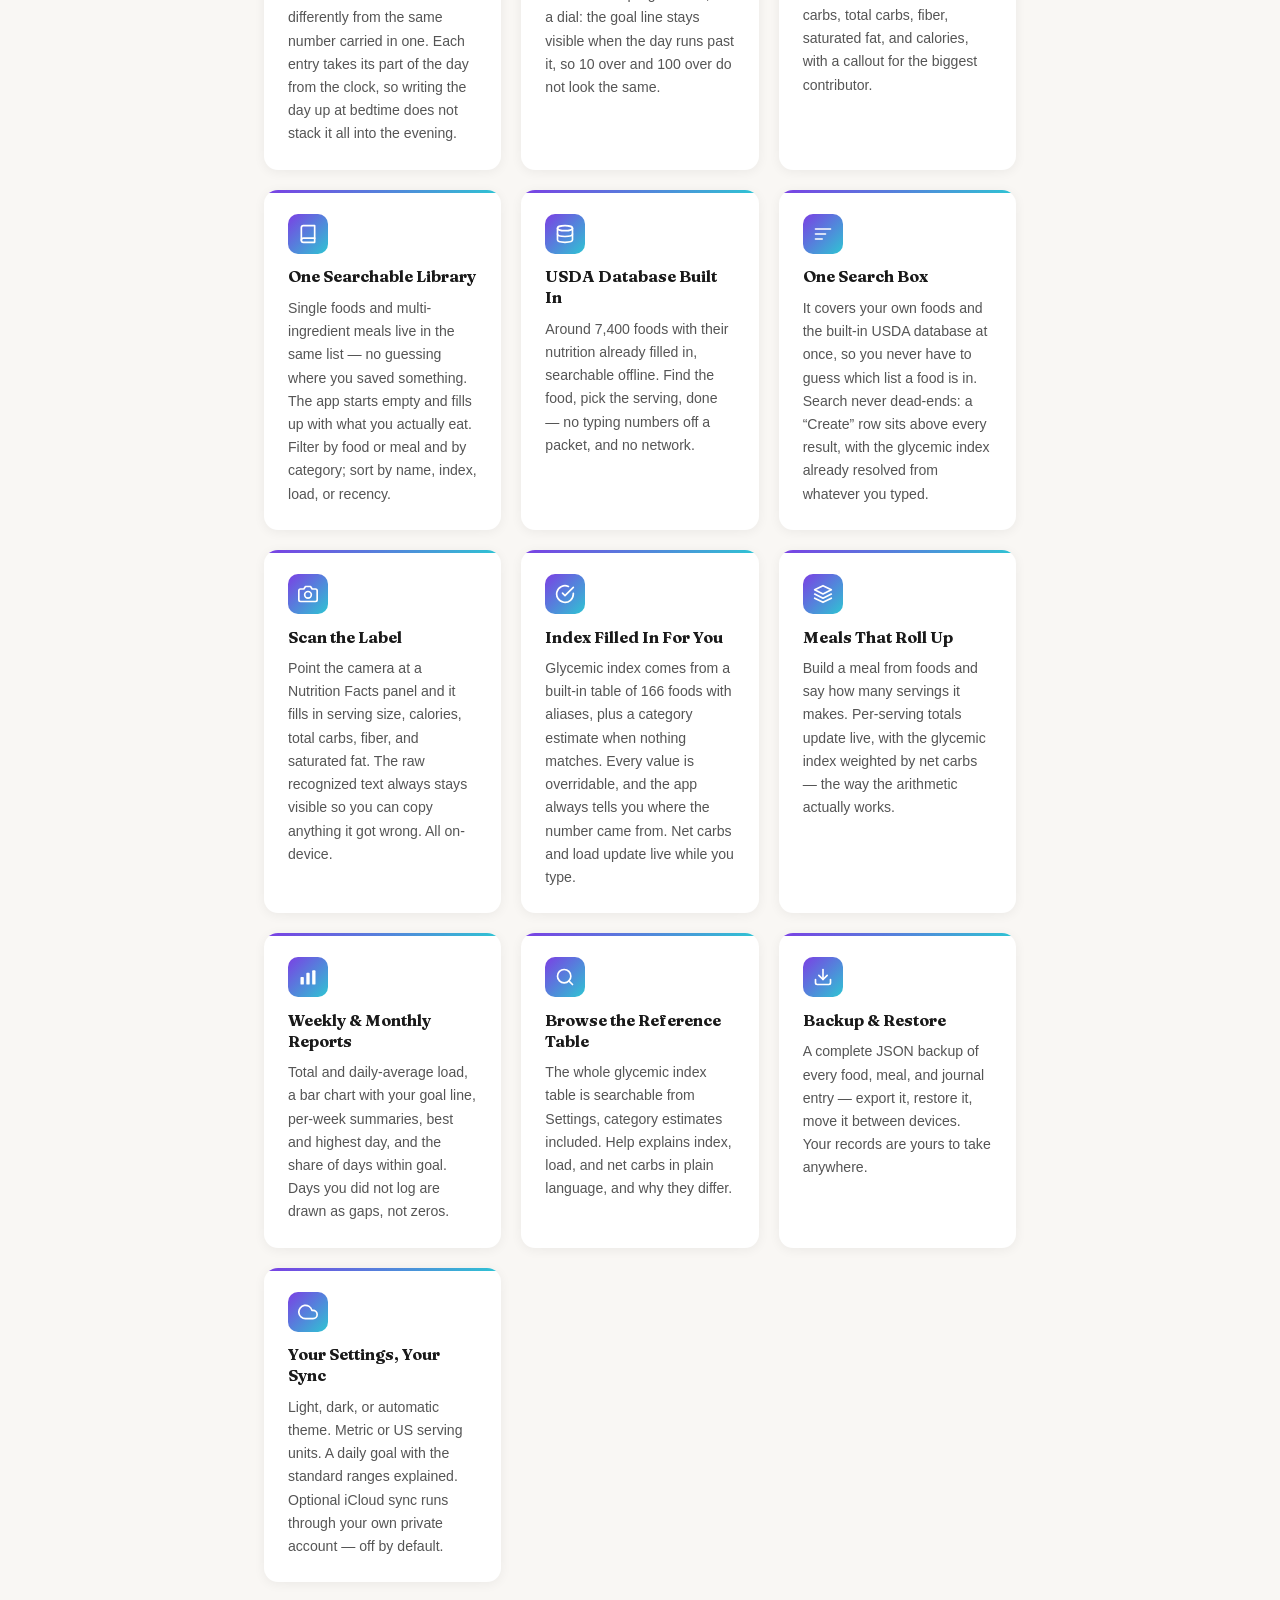
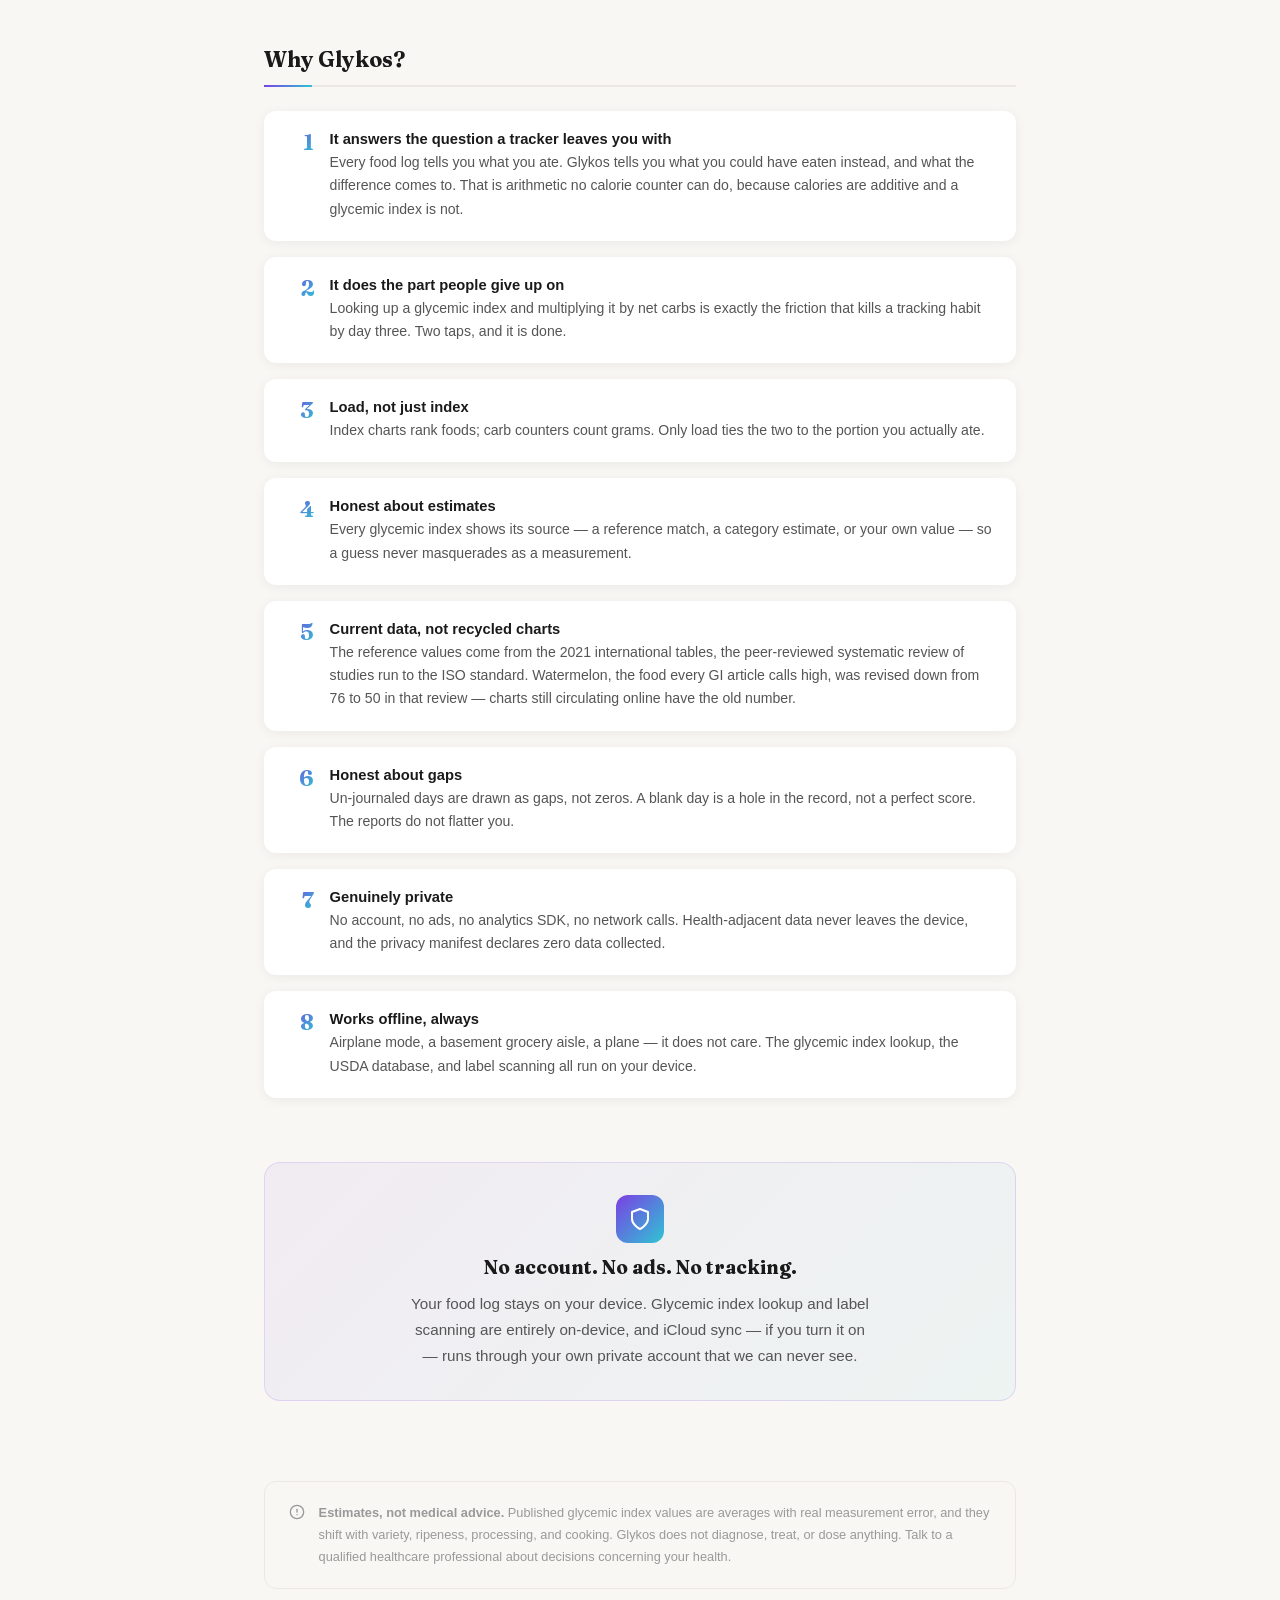
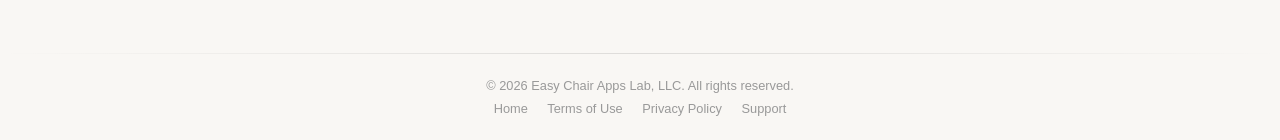
==== commit b452d01a: "feat: rebuild Glykos page from MARKETING.md Rename the app page from Glycemic Load Tracker to Glykos" ====
--- a/glycemicloadtracker.html
+++ b/glycemicloadtracker.html
@@ -3,12 +3,12 @@
 <head>
   <meta charset="UTF-8" />
   <meta name="viewport" content="width=device-width, initial-scale=1.0" />
-  <meta name="description" content="Glycemic Load Tracker — Know the number before you eat it. Log a food in two taps and the app does the glycemic math: built-in glycemic index table, label scanning, daily goal gauge, and weekly reports. iPhone &amp; iPad." />
-  <title>Glycemic Load Tracker | Easy Chair Apps Lab</title>
+  <meta name="description" content="Glykos &mdash; know the number before you eat it, and what to eat instead. Every food shows the alternatives that carry less glycemic load at a comparable serving, with a built-in glycemic index table, label scanning, and daily goals. Private and offline. iPhone &amp; iPad." />
+  <title>Glykos | Easy Chair Apps Lab</title>
   <link rel="stylesheet" href="styles.css?v=2" />
   <style>
     /* =====================================================
-       GLYCEMIC LOAD TRACKER PAGE
+       GLYKOS PAGE
        ===================================================== */
 
     .glt-main {
@@ -458,11 +458,11 @@
     <!-- Hero -->
     <section class="glt-hero">
       <div class="glt-app-icon">
-        <img src="glycemicloadtracker/icon.png" alt="Glycemic Load Tracker app icon" />
+        <img src="glycemicloadtracker/icon.png" alt="Glykos app icon" />
       </div>
-      <h1 class="glt-title">Glycemic Load Tracker</h1>
+      <h1 class="glt-title">Glykos</h1>
       <p class="glt-tagline">Know the number before you eat it.</p>
-      <p class="glt-sub-tagline">Log a food in two taps. The app does the glycemic math.</p>
+      <p class="glt-sub-tagline">And know what to eat instead.</p>
       <div class="glt-platform-badges">
         <span class="glt-platform-badge">iPhone</span>
         <span class="glt-platform-badge">iPad</span>
@@ -501,13 +501,46 @@
 
         <div class="glt-feature-card">
           <div class="glt-feature-icon">
+            <!-- Swap icon -->
+            <svg width="20" height="20" viewBox="0 0 24 24" fill="none" stroke="white" stroke-width="2" stroke-linecap="round" stroke-linejoin="round" aria-hidden="true">
+              <polyline points="17 1 21 5 17 9"/><path d="M3 11V9a4 4 0 0 1 4-4h14"/><polyline points="7 23 3 19 7 15"/><path d="M21 13v2a4 4 0 0 1-4 4H3"/>
+            </svg>
+          </div>
+          <h3>What to Eat Instead</h3>
+          <p>Every food you open shows the alternatives that carry less glycemic load at a comparable serving, ranked by how much load the swap saves. Foods you already keep are marked &mdash; a swap is only taken if it is available.</p>
+        </div>
+
+        <div class="glt-feature-card">
+          <div class="glt-feature-icon">
+            <!-- Balance scale icon -->
+            <svg width="20" height="20" viewBox="0 0 24 24" fill="none" stroke="white" stroke-width="2" stroke-linecap="round" stroke-linejoin="round" aria-hidden="true">
+              <path d="M12 3v18"/><path d="M5 7h14"/><path d="M8 21h8"/><path d="M5 7l-3 6a3 3 0 0 0 6 0z"/><path d="M19 7l-3 6a3 3 0 0 0 6 0z"/>
+            </svg>
+          </div>
+          <h3>Comparable Servings, Not Smaller Ones</h3>
+          <p>A candidate has to carry between half and twice the original&rsquo;s net carbohydrate to qualify, save at least 15% of the load and 2.0 outright, and have a measured index rather than a category estimate. It reports the gap between two numbers &mdash; it does not tell anyone what to eat.</p>
+        </div>
+
+        <div class="glt-feature-card">
+          <div class="glt-feature-icon">
             <!-- Zap icon -->
             <svg width="20" height="20" viewBox="0 0 24 24" fill="none" stroke="white" stroke-width="2" stroke-linecap="round" stroke-linejoin="round" aria-hidden="true">
               <polygon points="13 2 3 14 12 14 11 22 21 10 12 10 13 2"/>
             </svg>
           </div>
           <h3>Two Taps to Log</h3>
-          <p>The add sheet opens with your most-used and most-recent foods already listed, before you type anything. Adjust servings or delete an entry in one tap; swipe to remove.</p>
+          <p>The add sheet opens with your most-used and most-recent foods already listed, before you type anything. Edit servings or delete an entry in one tap; swipe to remove.</p>
+        </div>
+
+        <div class="glt-feature-card">
+          <div class="glt-feature-icon">
+            <!-- Clock icon -->
+            <svg width="20" height="20" viewBox="0 0 24 24" fill="none" stroke="white" stroke-width="2" stroke-linecap="round" stroke-linejoin="round" aria-hidden="true">
+              <circle cx="12" cy="12" r="9"/><polyline points="12 7 12 12 15 14"/>
+            </svg>
+          </div>
+          <h3>The Shape of the Day</h3>
+          <p>Load by part of the day &mdash; morning, midday, afternoon, evening, late &mdash; so three moderate meals read differently from the same number carried in one. Each entry takes its part of the day from the clock, so writing the day up at bedtime does not stack it all into the evening.</p>
         </div>
 
         <div class="glt-feature-card">
@@ -518,7 +551,7 @@
             </svg>
           </div>
           <h3>Daily Goal Gauge</h3>
-          <p>A gauge shows total glycemic load against your own daily goal, graded green, orange, or red. Every food carries the same colour chip, so the good swaps are obvious at a glance.</p>
+          <p>A gauge shows total glycemic load against your own daily goal, graded green, orange, or red. It is a progress bar, not a dial: the goal line stays visible when the day runs past it, so 10 over and 100 over do not look the same.</p>
         </div>
 
         <div class="glt-feature-card">
@@ -540,7 +573,7 @@
             </svg>
           </div>
           <h3>One Searchable Library</h3>
-          <p>Single foods and multi-ingredient meals live in the same list &mdash; no guessing where you saved something. Filter by food or meal and by category; sort by name, index, load, or recency.</p>
+          <p>Single foods and multi-ingredient meals live in the same list &mdash; no guessing where you saved something. The app starts empty and fills up with what you actually eat. Filter by food or meal and by category; sort by name, index, load, or recency.</p>
         </div>
 
         <div class="glt-feature-card">
@@ -551,7 +584,18 @@
             </svg>
           </div>
           <h3>USDA Database Built In</h3>
-          <p>Around 7,400 foods with their nutrition already filled in, searchable offline. Find the food, pick the serving, done &mdash; no typing numbers off a packet, and no network. 59 common foods are pre-loaded.</p>
+          <p>Around 7,400 foods with their nutrition already filled in, searchable offline. Find the food, pick the serving, done &mdash; no typing numbers off a packet, and no network.</p>
+        </div>
+
+        <div class="glt-feature-card">
+          <div class="glt-feature-icon">
+            <!-- Narrowing list icon -->
+            <svg width="20" height="20" viewBox="0 0 24 24" fill="none" stroke="white" stroke-width="2" stroke-linecap="round" stroke-linejoin="round" aria-hidden="true">
+              <line x1="3" y1="6" x2="21" y2="6"/><line x1="3" y1="12" x2="15" y2="12"/><line x1="3" y1="18" x2="11" y2="18"/>
+            </svg>
+          </div>
+          <h3>One Search Box</h3>
+          <p>It covers your own foods and the built-in USDA database at once, so you never have to guess which list a food is in. Search never dead-ends: a &ldquo;Create&rdquo; row sits above every result, with the glycemic index already resolved from whatever you typed.</p>
         </div>
 
         <div class="glt-feature-card">
@@ -562,7 +606,7 @@
             </svg>
           </div>
           <h3>Scan the Label</h3>
-          <p>Point the camera at a Nutrition Facts panel and it fills in serving size, calories, total carbs, fiber, and saturated fat. The raw recognized text always stays visible so you can fix anything it got wrong. All on-device.</p>
+          <p>Point the camera at a Nutrition Facts panel and it fills in serving size, calories, total carbs, fiber, and saturated fat. The raw recognized text always stays visible so you can copy anything it got wrong. All on-device.</p>
         </div>
 
         <div class="glt-feature-card">
@@ -573,7 +617,7 @@
             </svg>
           </div>
           <h3>Index Filled In For You</h3>
-          <p>Glycemic index comes from a built-in table of 166 foods with aliases, plus a category estimate when nothing matches. Every value is overridable, and the app always tells you where the number came from.</p>
+          <p>Glycemic index comes from a built-in table of 166 foods with aliases, plus a category estimate when nothing matches. Every value is overridable, and the app always tells you where the number came from. Net carbs and load update live while you type.</p>
         </div>
 
         <div class="glt-feature-card">
@@ -616,8 +660,8 @@
               <path d="M21 15v4a2 2 0 0 1-2 2H5a2 2 0 0 1-2-2v-4"/><polyline points="7 10 12 15 17 10"/><line x1="12" y1="15" x2="12" y2="3"/>
             </svg>
           </div>
-          <h3>CSV Export &amp; Import</h3>
-          <p>Export your foods and your journal as CSV, with net carbs and load already worked out, and import them back. Your records are yours to take anywhere.</p>
+          <h3>Backup &amp; Restore</h3>
+          <p>A complete JSON backup of every food, meal, and journal entry &mdash; export it, restore it, move it between devices. Your records are yours to take anywhere.</p>
         </div>
 
         <div class="glt-feature-card">
@@ -634,61 +678,69 @@
       </div>
     </section>
 
-    <!-- Why Glycemic Load Tracker -->
+    <!-- Why Glykos -->
     <section class="glt-section">
-      <h2 class="glt-section-title">Why Glycemic Load Tracker?</h2>
+      <h2 class="glt-section-title">Why Glykos?</h2>
       <div class="glt-why-list">
 
         <div class="glt-why-item">
           <span class="glt-why-num">1</span>
           <div>
-            <h3>It does the part people give up on</h3>
-            <p>Looking up a glycemic index and multiplying it by net carbs is exactly the friction that kills a tracking habit by day three. Two taps, and it is done.</p>
+            <h3>It answers the question a tracker leaves you with</h3>
+            <p>Every food log tells you what you ate. Glykos tells you what you could have eaten instead, and what the difference comes to. That is arithmetic no calorie counter can do, because calories are additive and a glycemic index is not.</p>
           </div>
         </div>
 
         <div class="glt-why-item">
           <span class="glt-why-num">2</span>
           <div>
-            <h3>Load, not just index</h3>
-            <p>Index charts rank foods; carb counters count grams. Only load ties the two to the portion you actually ate.</p>
+            <h3>It does the part people give up on</h3>
+            <p>Looking up a glycemic index and multiplying it by net carbs is exactly the friction that kills a tracking habit by day three. Two taps, and it is done.</p>
           </div>
         </div>
 
         <div class="glt-why-item">
           <span class="glt-why-num">3</span>
           <div>
-            <h3>Honest about estimates</h3>
-            <p>Every glycemic index shows its source &mdash; a reference match, a category estimate, or your own value &mdash; so a guess never masquerades as a measurement.</p>
+            <h3>Load, not just index</h3>
+            <p>Index charts rank foods; carb counters count grams. Only load ties the two to the portion you actually ate.</p>
           </div>
         </div>
 
         <div class="glt-why-item">
           <span class="glt-why-num">4</span>
           <div>
-            <h3>Current data, not recycled charts</h3>
-            <p>The reference values come from the 2021 international tables, the peer-reviewed systematic review of studies run to the ISO standard. Watermelon, the food every GI article calls high, was revised down from 76 to 50 in that review &mdash; charts still circulating online have the old number.</p>
+            <h3>Honest about estimates</h3>
+            <p>Every glycemic index shows its source &mdash; a reference match, a category estimate, or your own value &mdash; so a guess never masquerades as a measurement.</p>
           </div>
         </div>
 
         <div class="glt-why-item">
           <span class="glt-why-num">5</span>
           <div>
-            <h3>Honest about gaps</h3>
-            <p>Un-journaled days are drawn as gaps, not zeros. A blank day is a hole in the record, not a perfect score. The reports do not flatter you.</p>
+            <h3>Current data, not recycled charts</h3>
+            <p>The reference values come from the 2021 international tables, the peer-reviewed systematic review of studies run to the ISO standard. Watermelon, the food every GI article calls high, was revised down from 76 to 50 in that review &mdash; charts still circulating online have the old number.</p>
           </div>
         </div>
 
         <div class="glt-why-item">
           <span class="glt-why-num">6</span>
           <div>
+            <h3>Honest about gaps</h3>
+            <p>Un-journaled days are drawn as gaps, not zeros. A blank day is a hole in the record, not a perfect score. The reports do not flatter you.</p>
+          </div>
+        </div>
+
+        <div class="glt-why-item">
+          <span class="glt-why-num">7</span>
+          <div>
             <h3>Genuinely private</h3>
             <p>No account, no ads, no analytics SDK, no network calls. Health-adjacent data never leaves the device, and the privacy manifest declares zero data collected.</p>
           </div>
         </div>
 
         <div class="glt-why-item">
-          <span class="glt-why-num">7</span>
+          <span class="glt-why-num">8</span>
           <div>
             <h3>Works offline, always</h3>
             <p>Airplane mode, a basement grocery aisle, a plane &mdash; it does not care. The glycemic index lookup, the USDA database, and label scanning all run on your device.</p>
@@ -711,18 +763,13 @@
       </div>
     </section>
 
-    <!-- Tip jar -->
-    <div class="glt-tip">
-      <strong>Glycemic Load Tracker is free.</strong> If it helps you keep the habit, a small tip keeps it going.
-    </div>
-
     <!-- Disclaimer -->
     <div class="glt-disclaimer">
       <div class="glt-disclaimer-box">
         <svg width="16" height="16" viewBox="0 0 24 24" fill="none" stroke="currentColor" stroke-width="2" stroke-linecap="round" stroke-linejoin="round" aria-hidden="true">
           <circle cx="12" cy="12" r="10"/><line x1="12" y1="8" x2="12" y2="12"/><line x1="12" y1="16" x2="12.01" y2="16"/>
         </svg>
-        <p><strong>Estimates, not medical advice.</strong> Published glycemic index values are averages with real measurement error, and they shift with variety, ripeness, processing, and cooking. Glycemic Load Tracker does not diagnose, treat, or dose anything. Talk to a qualified healthcare professional about decisions concerning your health.</p>
+        <p><strong>Estimates, not medical advice.</strong> Published glycemic index values are averages with real measurement error, and they shift with variety, ripeness, processing, and cooking. Glykos does not diagnose, treat, or dose anything. Talk to a qualified healthcare professional about decisions concerning your health.</p>
       </div>
     </div>
 
